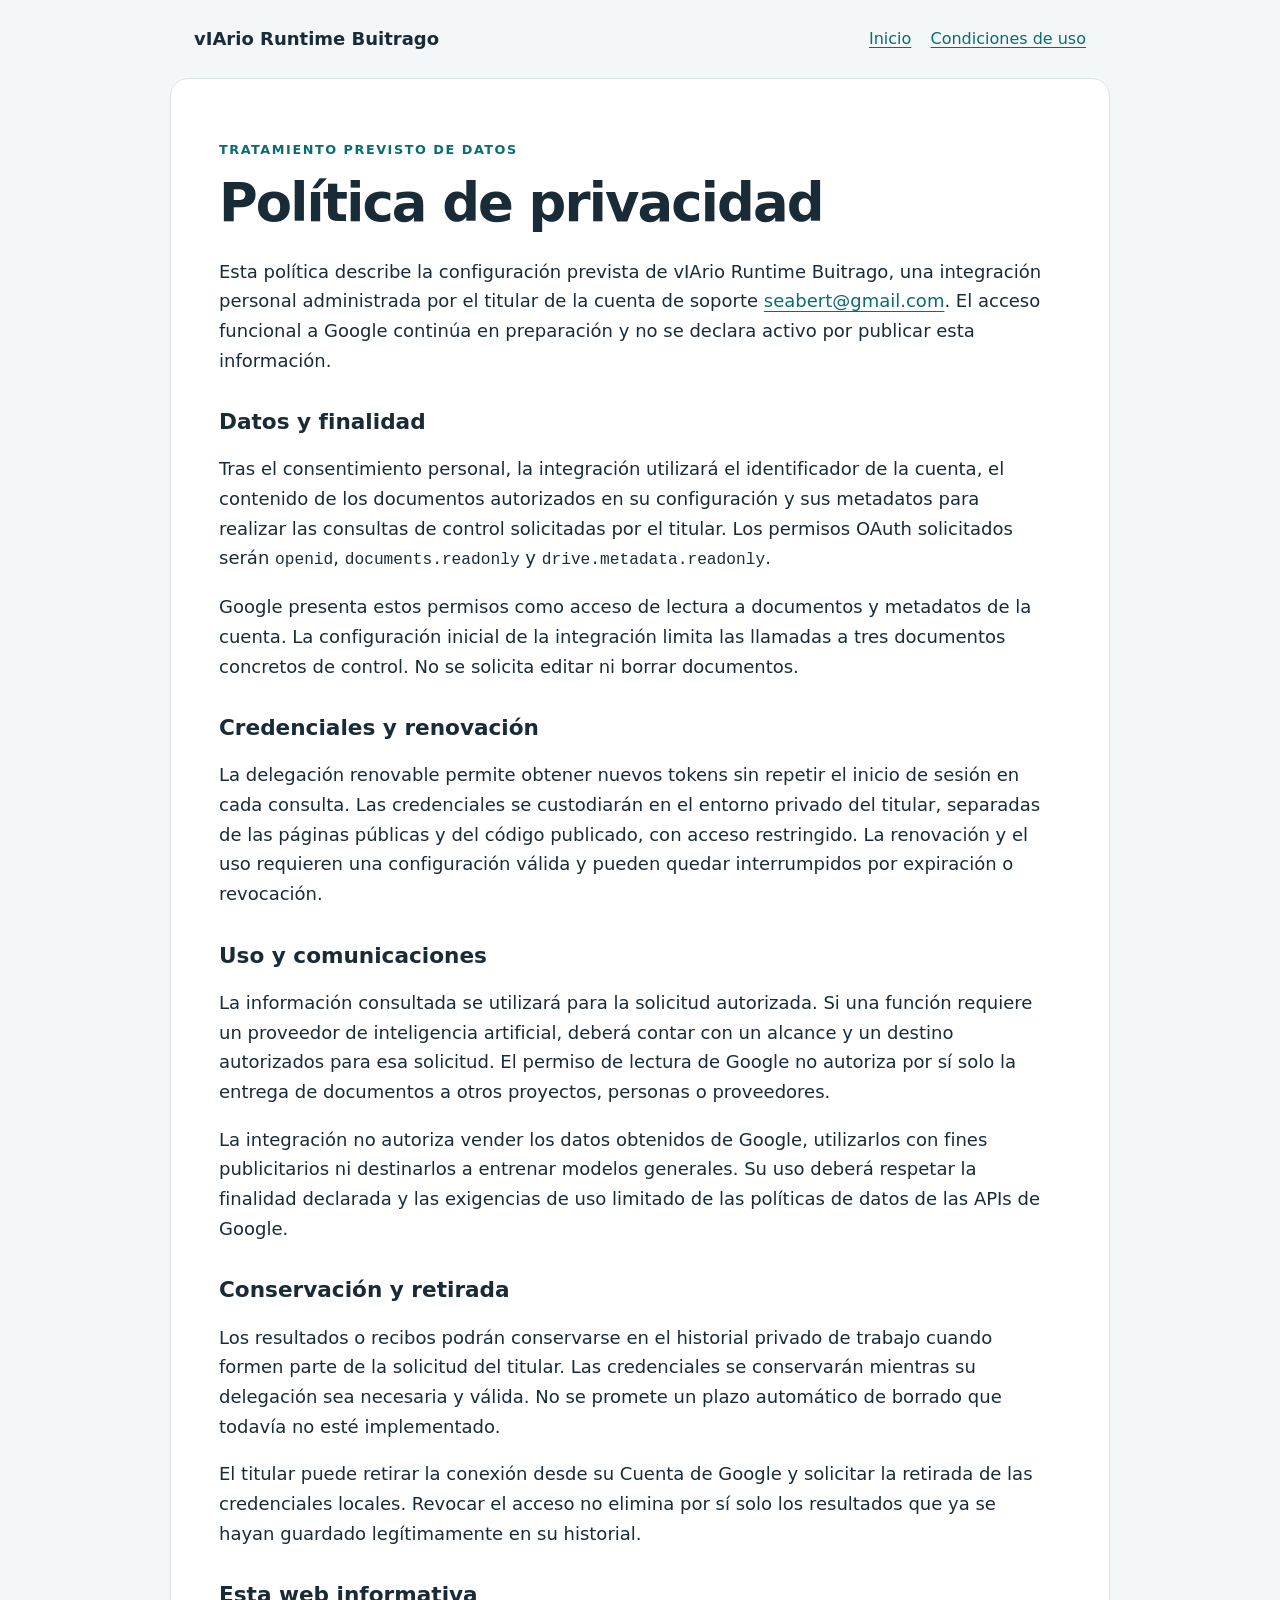
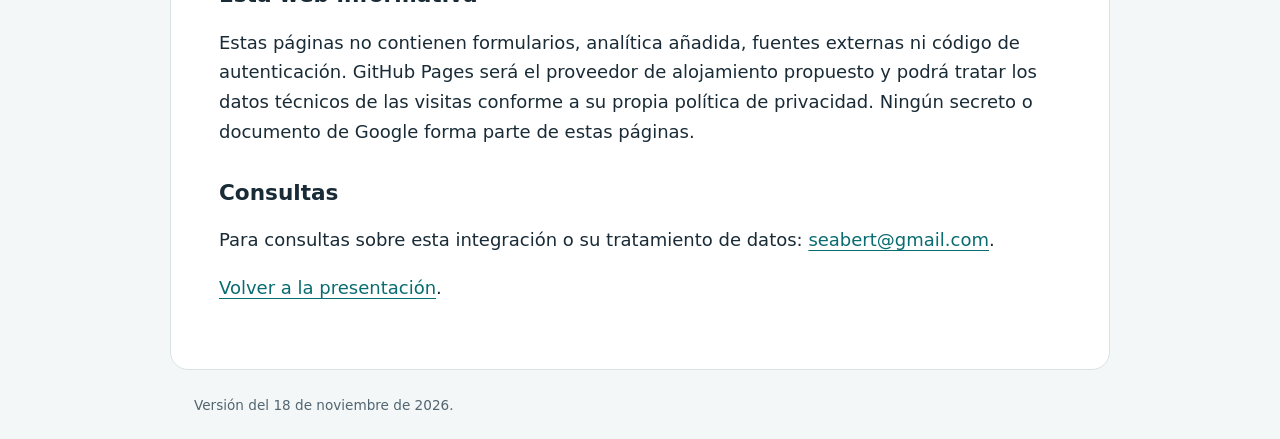
==== privacidad.html @ b38ca705 "Añade privacidad, condiciones y estilo aprobados para la web de vIArio" ====
<!doctype html><html lang="es"><head><meta charset="utf-8"><meta name="viewport" content="width=device-width,initial-scale=1"><title>Privacidad · vIArio Runtime Buitrago</title><link rel="stylesheet" href="style.css"></head><body><header><a class="brand" href="index.html">vIArio Runtime Buitrago</a><nav aria-label="Principal"><a href="index.html">Inicio</a><a href="condiciones.html">Condiciones de uso</a></nav></header><main><p class="eyebrow">Tratamiento previsto de datos</p><h1>Política de privacidad</h1><p>Esta política describe la configuración prevista de vIArio Runtime Buitrago, una integración personal administrada por el titular de la cuenta de soporte <a href="mailto:seabert@gmail.com">seabert@gmail.com</a>. El acceso funcional a Google continúa en preparación y no se declara activo por publicar esta información.</p><h2>Datos y finalidad</h2><p>Tras el consentimiento personal, la integración utilizará el identificador de la cuenta, el contenido de los documentos autorizados en su configuración y sus metadatos para realizar las consultas de control solicitadas por el titular. Los permisos OAuth solicitados serán <code>openid</code>, <code>documents.readonly</code> y <code>drive.metadata.readonly</code>.</p><p>Google presenta estos permisos como acceso de lectura a documentos y metadatos de la cuenta. La configuración inicial de la integración limita las llamadas a tres documentos concretos de control. No se solicita editar ni borrar documentos.</p><h2>Credenciales y renovación</h2><p>La delegación renovable permite obtener nuevos tokens sin repetir el inicio de sesión en cada consulta. Las credenciales se custodiarán en el entorno privado del titular, separadas de las páginas públicas y del código publicado, con acceso restringido. La renovación y el uso requieren una configuración válida y pueden quedar interrumpidos por expiración o revocación.</p><h2>Uso y comunicaciones</h2><p>La información consultada se utilizará para la solicitud autorizada. Si una función requiere un proveedor de inteligencia artificial, deberá contar con un alcance y un destino autorizados para esa solicitud. El permiso de lectura de Google no autoriza por sí solo la entrega de documentos a otros proyectos, personas o proveedores.</p><p>La integración no autoriza vender los datos obtenidos de Google, utilizarlos con fines publicitarios ni destinarlos a entrenar modelos generales. Su uso deberá respetar la finalidad declarada y las exigencias de uso limitado de las políticas de datos de las APIs de Google.</p><h2>Conservación y retirada</h2><p>Los resultados o recibos podrán conservarse en el historial privado de trabajo cuando formen parte de la solicitud del titular. Las credenciales se conservarán mientras su delegación sea necesaria y válida. No se promete un plazo automático de borrado que todavía no esté implementado.</p><p>El titular puede retirar la conexión desde su Cuenta de Google y solicitar la retirada de las credenciales locales. Revocar el acceso no elimina por sí solo los resultados que ya se hayan guardado legítimamente en su historial.</p><h2>Esta web informativa</h2><p>Estas páginas no contienen formularios, analítica añadida, fuentes externas ni código de autenticación. GitHub Pages será el proveedor de alojamiento propuesto y podrá tratar los datos técnicos de las visitas conforme a su propia política de privacidad. Ningún secreto o documento de Google forma parte de estas páginas.</p><h2>Consultas</h2><p>Para consultas sobre esta integración o su tratamiento de datos: <a href="mailto:seabert@gmail.com">seabert@gmail.com</a>.</p><p><a href="index.html">Volver a la presentación</a>.</p></main><footer>Versión del 18 de noviembre de 2026.</footer></body></html>
---- style.css ----
:root{color-scheme:light;--ink:#192b36;--muted:#526570;--accent:#096c70;--line:#d9e3e6;--paper:#fff;--wash:#f3f7f7}*{box-sizing:border-box}body{margin:0;background:var(--wash);color:var(--ink);font:18px/1.65 system-ui,-apple-system,Segoe UI,sans-serif}a{color:var(--accent);text-underline-offset:.2em}a:focus-visible{outline:3px solid #e6a400;outline-offset:4px}header,main,footer{max-width:940px;margin:auto;padding:1.5rem}header{display:flex;align-items:center;justify-content:space-between;gap:1.5rem;flex-wrap:wrap}.brand{font-weight:750;text-decoration:none;color:var(--ink)}nav{display:flex;gap:1.2rem;flex-wrap:wrap;font-size:1rem}main{background:var(--paper);border:1px solid var(--line);border-radius:18px;padding:clamp(1.5rem,5vw,3rem)}h1{font-size:clamp(2rem,5vw,3.3rem);line-height:1.12;letter-spacing:-.035em;margin:.4rem 0 1.5rem}h2{font-size:1.35rem;margin-top:2rem;line-height:1.35}.eyebrow{color:var(--accent);font-size:.8rem;font-weight:750;text-transform:uppercase;letter-spacing:.12em}.lead{font-size:1.22rem}.status{background:#eaf4f3;border-left:4px solid var(--accent);padding:1rem 1.2rem;border-radius:4px}li+li{margin-top:.5rem}footer{color:var(--muted);font-size:.85rem}code{font-size:.9em;overflow-wrap:anywhere}p{max-width:72ch}@media(max-width:600px){body{font-size:17px}header,main,footer{padding:1.1rem}main{border-radius:0;border-left:0;border-right:0}nav{gap:.8rem}}
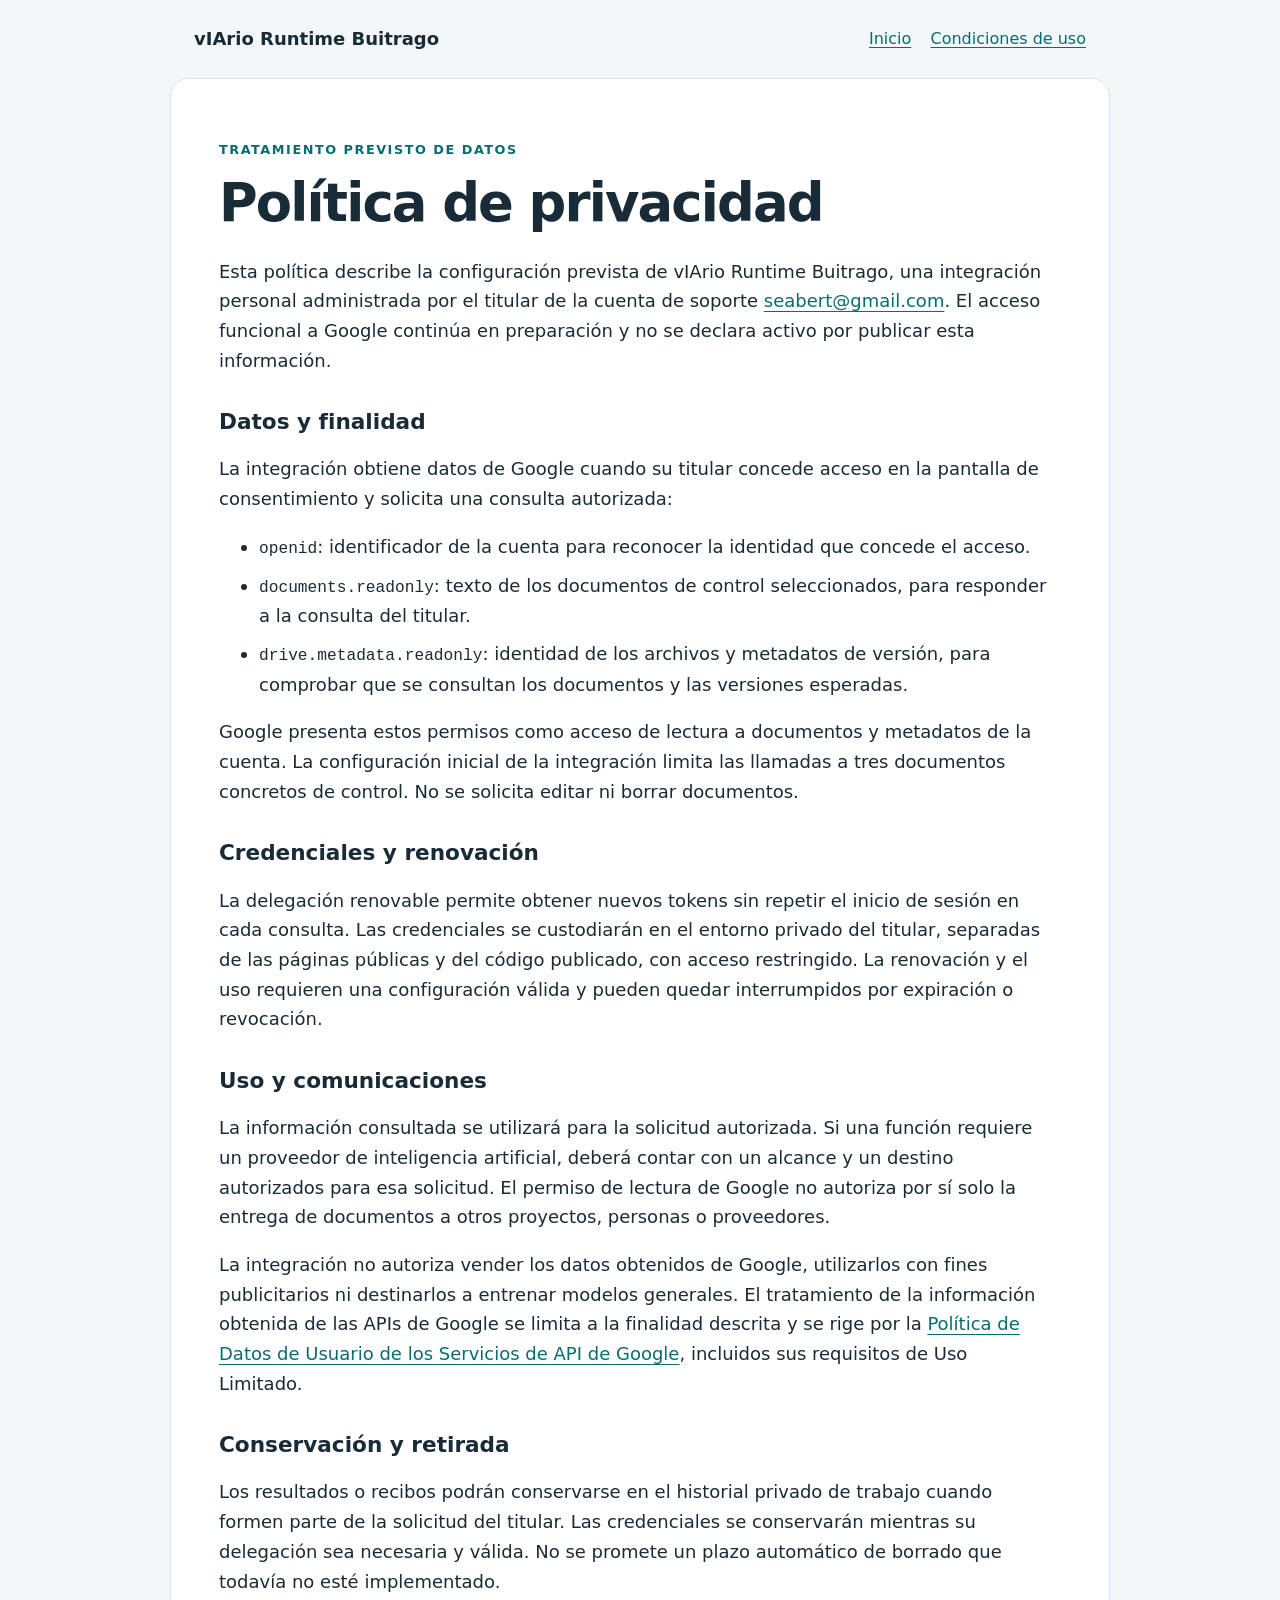
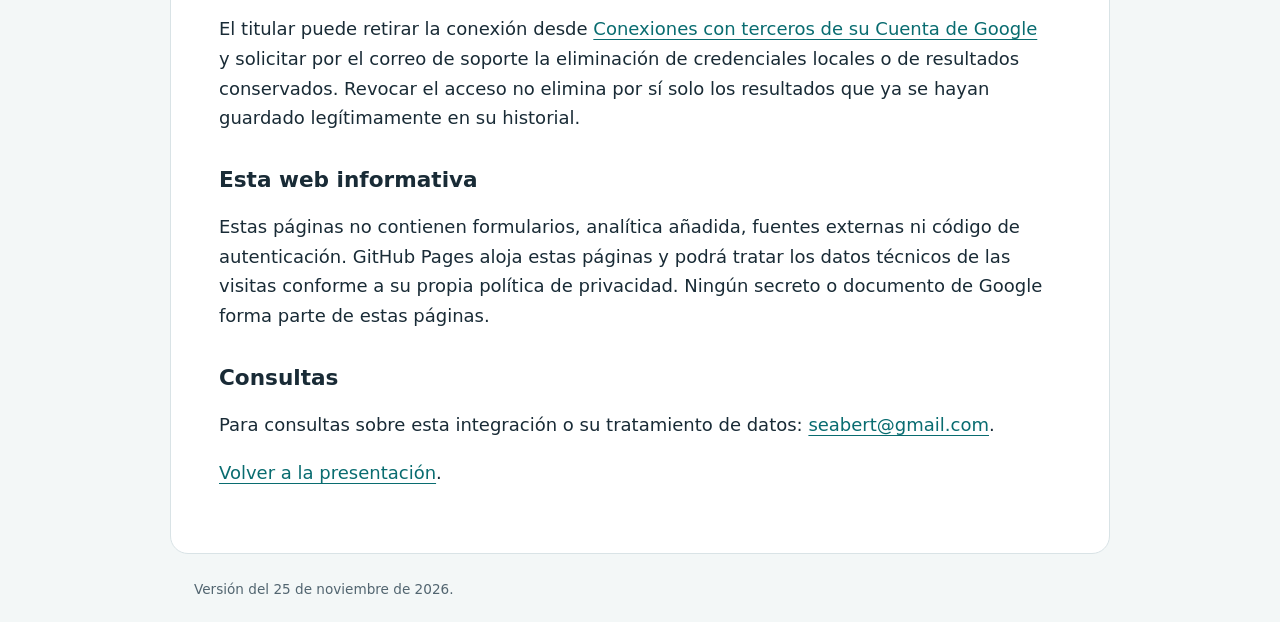
==== commit ca8f9dff: "Detail Google API data use in privacy policy" ====
--- a/privacidad.html
+++ b/privacidad.html
@@ -1 +1 @@
-<!doctype html><html lang="es"><head><meta charset="utf-8"><meta name="viewport" content="width=device-width,initial-scale=1"><title>Privacidad · vIArio Runtime Buitrago</title><link rel="stylesheet" href="style.css"></head><body><header><a class="brand" href="index.html">vIArio Runtime Buitrago</a><nav aria-label="Principal"><a href="index.html">Inicio</a><a href="condiciones.html">Condiciones de uso</a></nav></header><main><p class="eyebrow">Tratamiento previsto de datos</p><h1>Política de privacidad</h1><p>Esta política describe la configuración prevista de vIArio Runtime Buitrago, una integración personal administrada por el titular de la cuenta de soporte <a href="mailto:seabert@gmail.com">seabert@gmail.com</a>. El acceso funcional a Google continúa en preparación y no se declara activo por publicar esta información.</p><h2>Datos y finalidad</h2><p>Tras el consentimiento personal, la integración utilizará el identificador de la cuenta, el contenido de los documentos autorizados en su configuración y sus metadatos para realizar las consultas de control solicitadas por el titular. Los permisos OAuth solicitados serán <code>openid</code>, <code>documents.readonly</code> y <code>drive.metadata.readonly</code>.</p><p>Google presenta estos permisos como acceso de lectura a documentos y metadatos de la cuenta. La configuración inicial de la integración limita las llamadas a tres documentos concretos de control. No se solicita editar ni borrar documentos.</p><h2>Credenciales y renovación</h2><p>La delegación renovable permite obtener nuevos tokens sin repetir el inicio de sesión en cada consulta. Las credenciales se custodiarán en el entorno privado del titular, separadas de las páginas públicas y del código publicado, con acceso restringido. La renovación y el uso requieren una configuración válida y pueden quedar interrumpidos por expiración o revocación.</p><h2>Uso y comunicaciones</h2><p>La información consultada se utilizará para la solicitud autorizada. Si una función requiere un proveedor de inteligencia artificial, deberá contar con un alcance y un destino autorizados para esa solicitud. El permiso de lectura de Google no autoriza por sí solo la entrega de documentos a otros proyectos, personas o proveedores.</p><p>La integración no autoriza vender los datos obtenidos de Google, utilizarlos con fines publicitarios ni destinarlos a entrenar modelos generales. Su uso deberá respetar la finalidad declarada y las exigencias de uso limitado de las políticas de datos de las APIs de Google.</p><h2>Conservación y retirada</h2><p>Los resultados o recibos podrán conservarse en el historial privado de trabajo cuando formen parte de la solicitud del titular. Las credenciales se conservarán mientras su delegación sea necesaria y válida. No se promete un plazo automático de borrado que todavía no esté implementado.</p><p>El titular puede retirar la conexión desde su Cuenta de Google y solicitar la retirada de las credenciales locales. Revocar el acceso no elimina por sí solo los resultados que ya se hayan guardado legítimamente en su historial.</p><h2>Esta web informativa</h2><p>Estas páginas no contienen formularios, analítica añadida, fuentes externas ni código de autenticación. GitHub Pages será el proveedor de alojamiento propuesto y podrá tratar los datos técnicos de las visitas conforme a su propia política de privacidad. Ningún secreto o documento de Google forma parte de estas páginas.</p><h2>Consultas</h2><p>Para consultas sobre esta integración o su tratamiento de datos: <a href="mailto:seabert@gmail.com">seabert@gmail.com</a>.</p><p><a href="index.html">Volver a la presentación</a>.</p></main><footer>Versión del 18 de noviembre de 2026.</footer></body></html>
+<!doctype html><html lang="es"><head><meta charset="utf-8"><meta name="viewport" content="width=device-width,initial-scale=1"><title>Privacidad · vIArio Runtime Buitrago</title><link rel="stylesheet" href="style.css"></head><body><header><a class="brand" href="index.html">vIArio Runtime Buitrago</a><nav aria-label="Principal"><a href="index.html">Inicio</a><a href="condiciones.html">Condiciones de uso</a></nav></header><main><p class="eyebrow">Tratamiento previsto de datos</p><h1>Política de privacidad</h1><p>Esta política describe la configuración prevista de vIArio Runtime Buitrago, una integración personal administrada por el titular de la cuenta de soporte <a href="mailto:seabert@gmail.com">seabert@gmail.com</a>. El acceso funcional a Google continúa en preparación y no se declara activo por publicar esta información.</p><h2>Datos y finalidad</h2><p>La integración obtiene datos de Google cuando su titular concede acceso en la pantalla de consentimiento y solicita una consulta autorizada:</p><ul><li><code>openid</code>: identificador de la cuenta para reconocer la identidad que concede el acceso.</li><li><code>documents.readonly</code>: texto de los documentos de control seleccionados, para responder a la consulta del titular.</li><li><code>drive.metadata.readonly</code>: identidad de los archivos y metadatos de versión, para comprobar que se consultan los documentos y las versiones esperadas.</li></ul><p>Google presenta estos permisos como acceso de lectura a documentos y metadatos de la cuenta. La configuración inicial de la integración limita las llamadas a tres documentos concretos de control. No se solicita editar ni borrar documentos.</p><h2>Credenciales y renovación</h2><p>La delegación renovable permite obtener nuevos tokens sin repetir el inicio de sesión en cada consulta. Las credenciales se custodiarán en el entorno privado del titular, separadas de las páginas públicas y del código publicado, con acceso restringido. La renovación y el uso requieren una configuración válida y pueden quedar interrumpidos por expiración o revocación.</p><h2>Uso y comunicaciones</h2><p>La información consultada se utilizará para la solicitud autorizada. Si una función requiere un proveedor de inteligencia artificial, deberá contar con un alcance y un destino autorizados para esa solicitud. El permiso de lectura de Google no autoriza por sí solo la entrega de documentos a otros proyectos, personas o proveedores.</p><p>La integración no autoriza vender los datos obtenidos de Google, utilizarlos con fines publicitarios ni destinarlos a entrenar modelos generales. El tratamiento de la información obtenida de las APIs de Google se limita a la finalidad descrita y se rige por la <a href="https://developers.google.com/terms/api-services-user-data-policy">Política de Datos de Usuario de los Servicios de API de Google</a>, incluidos sus requisitos de Uso Limitado.</p><h2>Conservación y retirada</h2><p>Los resultados o recibos podrán conservarse en el historial privado de trabajo cuando formen parte de la solicitud del titular. Las credenciales se conservarán mientras su delegación sea necesaria y válida. No se promete un plazo automático de borrado que todavía no esté implementado.</p><p>El titular puede retirar la conexión desde <a href="https://myaccount.google.com/connections">Conexiones con terceros de su Cuenta de Google</a> y solicitar por el correo de soporte la eliminación de credenciales locales o de resultados conservados. Revocar el acceso no elimina por sí solo los resultados que ya se hayan guardado legítimamente en su historial.</p><h2>Esta web informativa</h2><p>Estas páginas no contienen formularios, analítica añadida, fuentes externas ni código de autenticación. GitHub Pages aloja estas páginas y podrá tratar los datos técnicos de las visitas conforme a su propia política de privacidad. Ningún secreto o documento de Google forma parte de estas páginas.</p><h2>Consultas</h2><p>Para consultas sobre esta integración o su tratamiento de datos: <a href="mailto:seabert@gmail.com">seabert@gmail.com</a>.</p><p><a href="index.html">Volver a la presentación</a>.</p></main><footer>Versión del 25 de noviembre de 2026.</footer></body></html>
